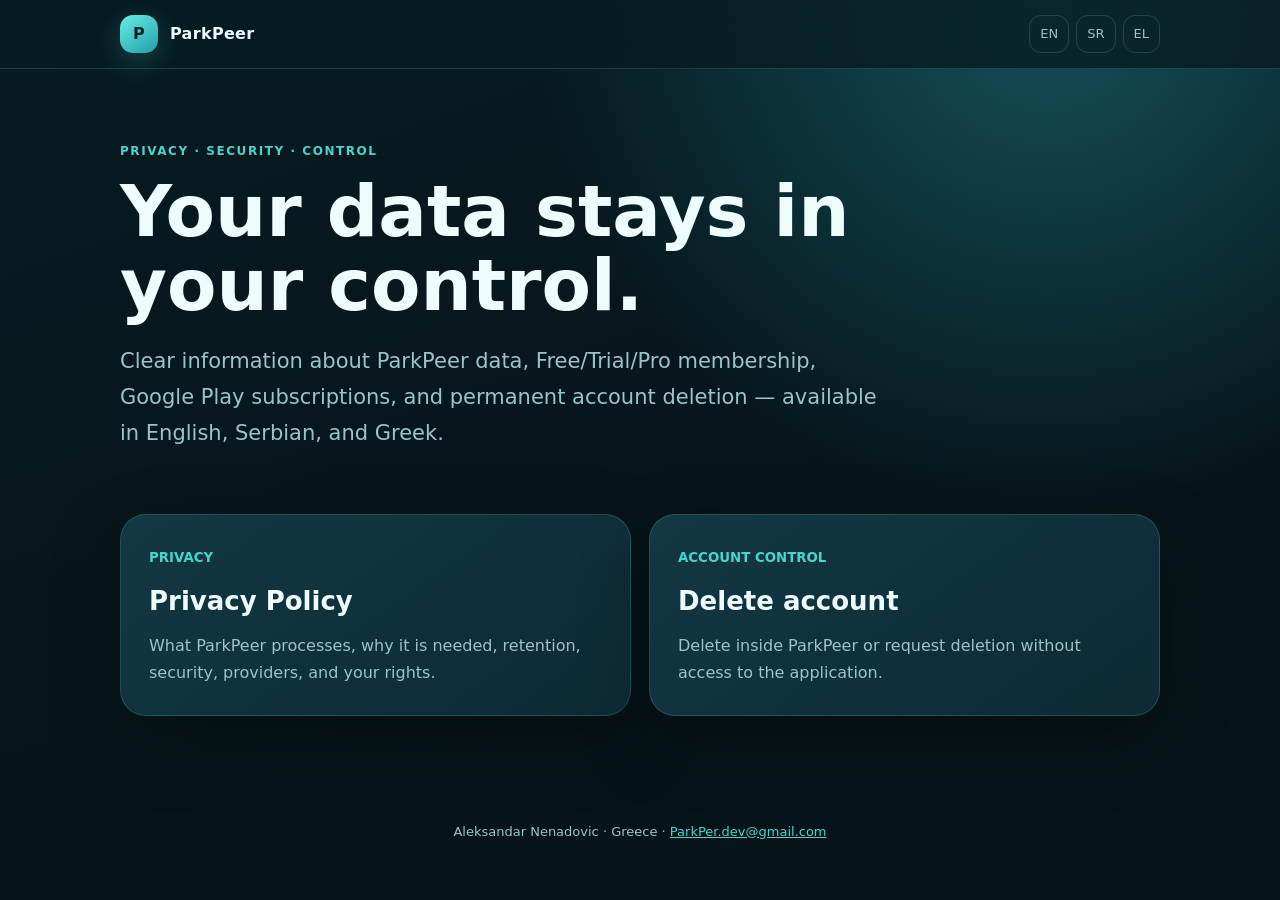
==== index.html @ d4de7cba "Add files via upload" ====
<!doctype html><html lang="en"><head><meta charset="utf-8"><meta name="viewport" content="width=device-width,initial-scale=1"><meta name="theme-color" content="#071b22"><title>ParkPeer · Privacy & Data</title><meta name="description" content="ParkPeer privacy policy and account deletion resources."><link rel="stylesheet" href="styles.css"></head><body><header class="topbar"><nav class="shell nav"><a class="brand" href="./"><span class="mark">P</span>ParkPeer</a><div class="langs"><a href="privacy/en.html">EN</a><a href="privacy/sr.html">SR</a><a href="privacy/el.html">EL</a></div></nav></header><main class="shell"><section class="hero"><div class="eyebrow">Privacy · Security · Control</div><h1>Your data stays in your control.</h1><p>Clear information about ParkPeer data, Free/Trial/Pro membership, Google Play subscriptions, and permanent account deletion — available in English, Serbian, and Greek.</p></section><section class="cards"><a class="card" href="privacy/"><small>PRIVACY</small><h2>Privacy Policy</h2><p>What ParkPeer processes, why it is needed, retention, security, providers, and your rights.</p></a><a class="card" href="delete-account/"><small>ACCOUNT CONTROL</small><h2>Delete account</h2><p>Delete inside ParkPeer or request deletion without access to the application.</p></a></section></main><footer class="shell footer">Aleksandar Nenadovic · Greece · <a href="mailto:ParkPer.dev@gmail.com">ParkPer.dev@gmail.com</a></footer></body></html>
---- styles.css ----
:root{--bg:#071b22;--surface:#0d2a34;--surface2:#123844;--text:#edfdfd;--muted:#9bc3c8;--primary:#48d4cb;--line:rgba(126,226,220,.18);--danger:#ff8f97;--shadow:0 24px 70px rgba(0,0,0,.28)}*{box-sizing:border-box}html{scroll-behavior:smooth}body{margin:0;background:radial-gradient(circle at 82% 0,#15505a 0,transparent 32rem),linear-gradient(160deg,var(--bg),#061419 70%);color:var(--text);font-family:Inter,ui-sans-serif,system-ui,-apple-system,"Segoe UI",sans-serif;line-height:1.72;min-height:100vh}a{color:var(--primary)}.shell{width:min(1040px,calc(100% - 32px));margin:auto}.topbar{position:sticky;top:0;z-index:5;backdrop-filter:blur(18px);background:rgba(7,27,34,.78);border-bottom:1px solid var(--line)}.nav{min-height:68px;display:flex;align-items:center;justify-content:space-between;gap:18px}.brand{display:flex;align-items:center;gap:12px;color:var(--text);text-decoration:none;font-weight:900;letter-spacing:.02em}.mark{display:grid;place-items:center;width:38px;height:38px;border-radius:13px;background:linear-gradient(145deg,#65eee4,#249eaa);color:#062229;box-shadow:0 8px 28px rgba(72,212,203,.25)}.langs{display:flex;gap:7px}.langs a{padding:7px 10px;border:1px solid var(--line);border-radius:12px;color:var(--muted);text-decoration:none;font-size:13px}.langs a.active,.langs a:hover{color:#062229;background:var(--primary)}.hero{padding:72px 0 42px}.eyebrow{color:var(--primary);font-weight:800;letter-spacing:.13em;text-transform:uppercase;font-size:12px}.hero h1{font-size:clamp(38px,7vw,72px);line-height:1.03;margin:12px 0 18px;max-width:850px}.hero p{font-size:clamp(17px,2.2vw,21px);color:var(--muted);max-width:760px}.cards{display:grid;grid-template-columns:repeat(2,minmax(0,1fr));gap:18px;padding-bottom:80px}.card{display:block;padding:28px;border-radius:26px;background:linear-gradient(145deg,var(--surface2),var(--surface));border:1px solid var(--line);box-shadow:var(--shadow);text-decoration:none;color:var(--text);transition:.2s transform}.card:hover{transform:translateY(-4px)}.card small{color:var(--primary);font-weight:800}.card h2{margin:8px 0;font-size:26px}.card p{color:var(--muted);margin:0}.document{width:min(850px,calc(100% - 32px));margin:48px auto 90px;padding:clamp(24px,5vw,58px);border:1px solid var(--line);border-radius:30px;background:rgba(13,42,52,.82);box-shadow:var(--shadow)}.document h1{font-size:clamp(34px,6vw,56px);line-height:1.08}.document h2{margin-top:2.2em;padding-top:.5em;border-top:1px solid var(--line);font-size:25px}.document h3{margin-top:1.6em;color:#c8fbf7}.document p,.document li{color:#c5dfe2}.document strong{color:#fff}.document blockquote{margin:24px 0;padding:16px 20px;border-left:4px solid var(--primary);background:rgba(72,212,203,.08);border-radius:0 14px 14px 0}.document code{word-break:break-word;color:#9df6ef}.footer{padding:25px 0 50px;color:var(--muted);text-align:center;font-size:13px}@media(max-width:680px){.nav{align-items:flex-start;padding:14px 0}.langs{flex-wrap:wrap;justify-content:flex-end}.cards{grid-template-columns:1fr}.hero{padding-top:48px}.document{margin-top:24px;border-radius:22px}}
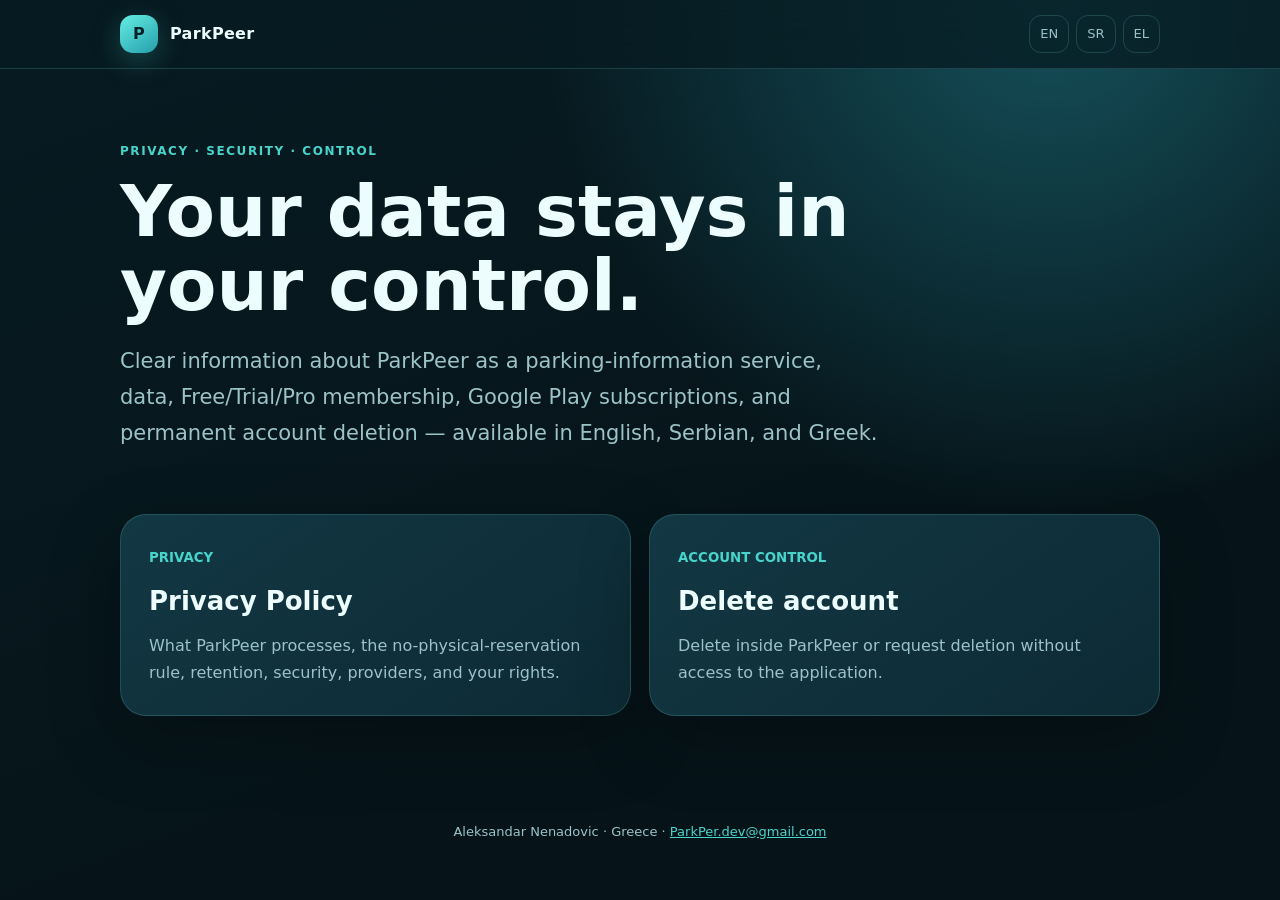
==== commit c8679196: "Add files via upload" ====
--- a/index.html
+++ b/index.html
@@ -1 +1 @@
-<!doctype html><html lang="en"><head><meta charset="utf-8"><meta name="viewport" content="width=device-width,initial-scale=1"><meta name="theme-color" content="#071b22"><title>ParkPeer · Privacy & Data</title><meta name="description" content="ParkPeer privacy policy and account deletion resources."><link rel="stylesheet" href="styles.css"></head><body><header class="topbar"><nav class="shell nav"><a class="brand" href="./"><span class="mark">P</span>ParkPeer</a><div class="langs"><a href="privacy/en.html">EN</a><a href="privacy/sr.html">SR</a><a href="privacy/el.html">EL</a></div></nav></header><main class="shell"><section class="hero"><div class="eyebrow">Privacy · Security · Control</div><h1>Your data stays in your control.</h1><p>Clear information about ParkPeer data, Free/Trial/Pro membership, Google Play subscriptions, and permanent account deletion — available in English, Serbian, and Greek.</p></section><section class="cards"><a class="card" href="privacy/"><small>PRIVACY</small><h2>Privacy Policy</h2><p>What ParkPeer processes, why it is needed, retention, security, providers, and your rights.</p></a><a class="card" href="delete-account/"><small>ACCOUNT CONTROL</small><h2>Delete account</h2><p>Delete inside ParkPeer or request deletion without access to the application.</p></a></section></main><footer class="shell footer">Aleksandar Nenadovic · Greece · <a href="mailto:ParkPer.dev@gmail.com">ParkPer.dev@gmail.com</a></footer></body></html>
+<!doctype html><html lang="en"><head><meta charset="utf-8"><meta name="viewport" content="width=device-width,initial-scale=1"><meta name="theme-color" content="#071b22"><title>ParkPeer · Privacy & Data</title><meta name="description" content="ParkPeer privacy policy and account deletion resources."><link rel="stylesheet" href="styles.css"></head><body><header class="topbar"><nav class="shell nav"><a class="brand" href="./"><span class="mark">P</span>ParkPeer</a><div class="langs"><a href="privacy-en.html">EN</a><a href="privacy-sr.html">SR</a><a href="privacy-el.html">EL</a></div></nav></header><main class="shell"><section class="hero"><div class="eyebrow">Privacy · Security · Control</div><h1>Your data stays in your control.</h1><p>Clear information about ParkPeer as a parking-information service, data, Free/Trial/Pro membership, Google Play subscriptions, and permanent account deletion — available in English, Serbian, and Greek.</p></section><section class="cards"><a class="card" href="privacy.html"><small>PRIVACY</small><h2>Privacy Policy</h2><p>What ParkPeer processes, the no-physical-reservation rule, retention, security, providers, and your rights.</p></a><a class="card" href="delete-account.html"><small>ACCOUNT CONTROL</small><h2>Delete account</h2><p>Delete inside ParkPeer or request deletion without access to the application.</p></a></section></main><footer class="shell footer">Aleksandar Nenadovic · Greece · <a href="mailto:ParkPer.dev@gmail.com">ParkPer.dev@gmail.com</a></footer></body></html>
